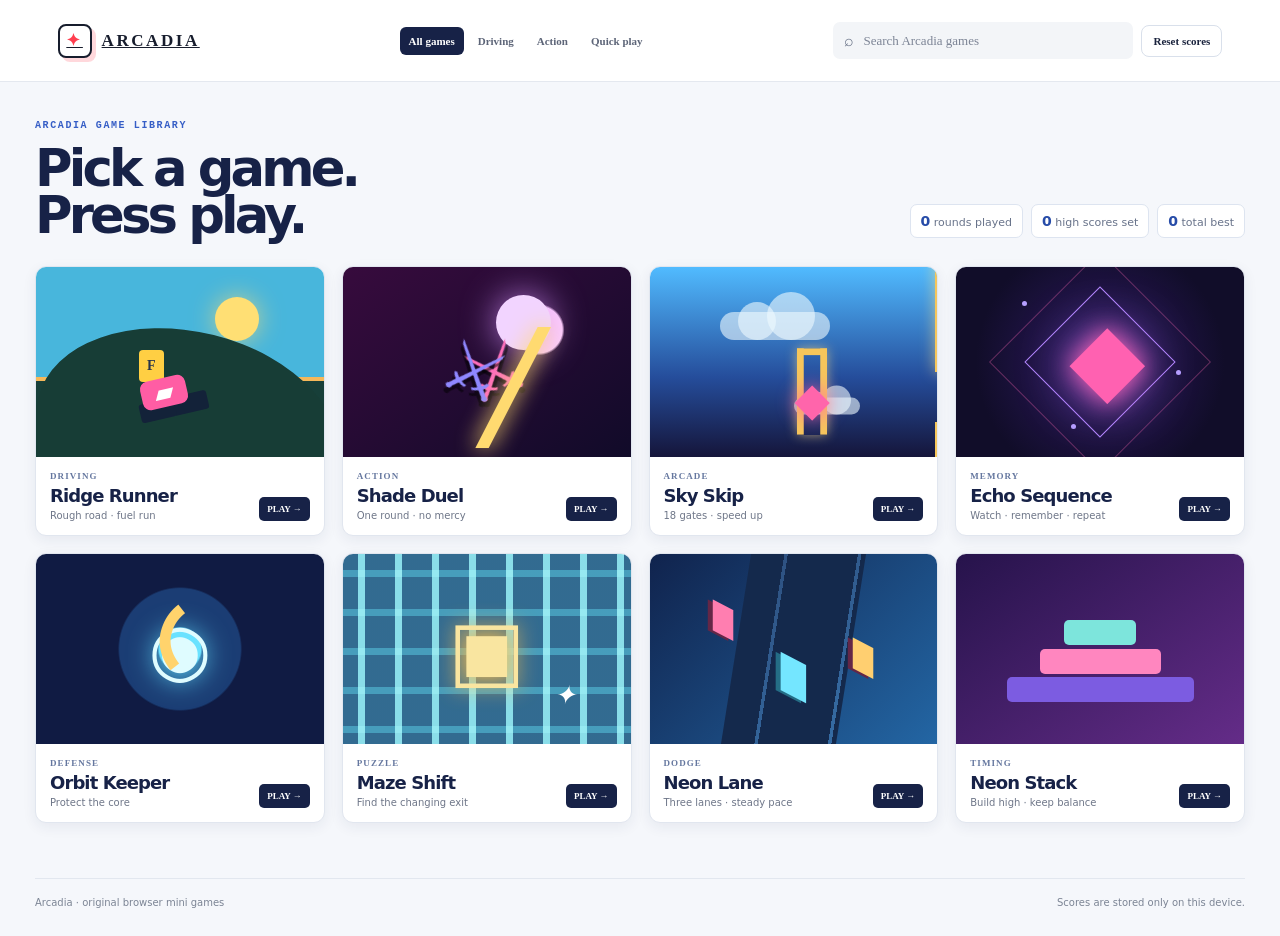
==== arcadia/index.html @ 8a6ec480 "Publish Arcadia game hub" ====
<!doctype html>
<html lang="en">
<head>
  <meta charset="UTF-8" />
  <meta name="viewport" content="width=device-width, initial-scale=1.0" />
  <meta name="description" content="Arcadia is an original browser arcade with eight quick-play mini games." />
  <title>Arcadia — Game Library</title>
  <link rel="stylesheet" href="styles.css" />
  <link rel="stylesheet" href="preview.css" />
  <link rel="stylesheet" href="library.css" />
  <link rel="stylesheet" href="new-games.css" />
</head>
<body class="library-page">
  <header class="site-header library-header">
    <a class="brand" href="index.html" aria-label="Arcadia game library"><span>✦</span>ARCADIA</a>
    <nav class="category-nav" aria-label="Game categories">
      <button class="category-chip active" data-filter="all">All games</button>
      <button class="category-chip" data-filter="drive">Driving</button>
      <button class="category-chip" data-filter="fight">Action</button>
      <button class="category-chip" data-filter="quick">Quick play</button>
    </nav>
    <div class="header-actions"><label class="game-search"><span>⌕</span><input id="game-search" type="search" placeholder="Search Arcadia games" aria-label="Search Arcadia games" /></label><button id="reset-scores" class="text-button">Reset scores</button></div>
  </header>

  <main class="library-shell">
    <section id="lobby" class="game-library" aria-label="Arcadia game library">
      <div class="library-intro"><div><p class="eyebrow">ARCADIA GAME LIBRARY</p><h1>Pick a game.<br/>Press play.</h1></div><div class="library-stats"><span><b id="games-played">0</b> rounds played</span><span><b id="high-score-count">0</b> high scores set</span><span><b id="best-total">0</b> total best</span></div></div>
      <div id="game-results" class="tile-grid">
        <a class="game-tile ridge" data-genre="drive quick" href="game.html?game=ridge" aria-label="Play Ridge Runner"><div class="tile-art ridge-preview"><span class="preview-sun"></span><span class="preview-hill hill-one"></span><span class="preview-hill hill-two"></span><span class="preview-fuel">F</span><span class="preview-car">▰</span></div><div class="tile-caption"><div><p>DRIVING</p><h2>Ridge Runner</h2><span>Rough road · fuel run</span></div><b>PLAY →</b></div></a>
        <a class="game-tile duel" data-genre="fight quick" href="game.html?game=duel" aria-label="Play Shade Duel"><div class="tile-art duel-preview"><span class="preview-moon"></span><span class="fighter one">⚔</span><span class="fighter two">⚔</span><span class="slash">╱</span></div><div class="tile-caption"><div><p>ACTION</p><h2>Shade Duel</h2><span>One round · no mercy</span></div><b>PLAY →</b></div></a>
        <a class="game-tile sky" data-genre="quick" href="game.html?game=sky" aria-label="Play Sky Skip"><div class="tile-art sky-preview"><span class="cloud cloud-a"></span><span class="cloud cloud-b"></span><span class="gate gate-one"></span><span class="gate gate-two"></span><span class="glider">◆</span></div><div class="tile-caption"><div><p>ARCADE</p><h2>Sky Skip</h2><span>18 gates · speed up</span></div><b>PLAY →</b></div></a>
        <a class="game-tile reflex" data-genre="quick" href="game.html?game=echo" aria-label="Play Echo Sequence"><div class="tile-art reflex-preview"><span class="grid-dot d1"></span><span class="grid-dot d2"></span><span class="grid-dot d3"></span><span class="target">◆</span></div><div class="tile-caption"><div><p>MEMORY</p><h2>Echo Sequence</h2><span>Watch · remember · repeat</span></div><b>PLAY →</b></div></a>
        <a class="game-tile orbit" data-genre="quick" href="game.html?game=orbit" aria-label="Play Orbit Keeper"><div class="tile-art orbit-art"><span>◉</span><i>◜</i></div><div class="tile-caption"><div><p>DEFENSE</p><h2>Orbit Keeper</h2><span>Protect the core</span></div><b>PLAY →</b></div></a>
        <a class="game-tile maze" data-genre="quick" href="game.html?game=maze" aria-label="Play Maze Shift"><div class="tile-art maze-art"><span>▣</span><i>✦</i></div><div class="tile-caption"><div><p>PUZZLE</p><h2>Maze Shift</h2><span>Find the changing exit</span></div><b>PLAY →</b></div></a>
        <a class="game-tile dash" data-genre="quick" href="game.html?game=dash" aria-label="Play Neon Lane"><div class="tile-art dash-art"><span class="dash-road"></span><i class="dash-car dash-one">▰</i><i class="dash-car dash-two">▰</i><b class="dash-car dash-player">▰</b></div><div class="tile-caption"><div><p>DODGE</p><h2>Neon Lane</h2><span>Three lanes · steady pace</span></div><b>PLAY →</b></div></a>
        <a class="game-tile stack" data-genre="quick" href="game.html?game=stack" aria-label="Play Neon Stack"><div class="tile-art stack-art"><span></span><i></i><b></b></div><div class="tile-caption"><div><p>TIMING</p><h2>Neon Stack</h2><span>Build high · keep balance</span></div><b>PLAY →</b></div></a>
      </div>
      <p id="empty-results" class="empty-results" hidden>No Arcadia game matches that search.</p>
    </section>
  </main>

  <footer class="library-footer"><span>Arcadia · original browser mini games</span><span>Scores are stored only on this device.</span></footer>
  <div id="toast" role="status" aria-live="polite"></div>
  <script src="app.js"></script>
</body>
</html>
---- arcadia/styles.css ----
:root{--ink:#f5f7ff;--muted:#a9b5d5;--paper:#070a18;--panel:#111937;--line:#2d3d72;--cyan:#45e5ff;--pink:#ff4fa3;--yellow:#ffce51;--shadow:#01030dbb}*{box-sizing:border-box}html{scroll-behavior:smooth}body{min-width:320px;margin:0;overflow-x:hidden;color:var(--ink);font-family:Inter,ui-sans-serif,system-ui,-apple-system,"Segoe UI",sans-serif;background:radial-gradient(circle at 6% 8%,#143d73 0,transparent 28%),radial-gradient(circle at 93% 18%,#47205d 0,transparent 27%),linear-gradient(135deg,#070a18 25%,#0b1030 25% 50%,#070a18 50% 75%,#0b1030 75%);background-size:auto,auto,44px 44px}.wrap{width:min(1160px,calc(100% - 40px));margin:auto}.ambient{position:fixed;z-index:-1;width:480px;height:480px;border-radius:50%;filter:blur(110px);opacity:.18;pointer-events:none}.ambient.one{left:-210px;bottom:-130px;background:var(--cyan)}.ambient.two{right:-210px;top:100px;background:var(--pink)}.site-header{display:flex;align-items:center;justify-content:space-between;height:82px;border-bottom:1px solid #ffffff18}.brand{display:flex;align-items:center;gap:10px;border:0;background:transparent;color:var(--ink);font:900 17px/1 Inter;letter-spacing:.15em;cursor:pointer}.brand span{display:grid;place-items:center;width:34px;height:34px;border:2px solid var(--cyan);border-radius:8px;background:#0e1d45;color:var(--cyan);box-shadow:4px 4px 0 #ff4fa344}.header-actions{display:flex;gap:8px;align-items:center}.icon-button,.text-button,.back-button{border:1px solid var(--line);background:#0c1330;color:var(--ink);cursor:pointer;transition:transform .18s,border-color .18s,background .18s}.icon-button:hover,.text-button:hover,.back-button:hover{transform:translateY(-2px);border-color:var(--cyan)}.icon-button{display:grid;place-items:center;width:36px;height:36px;border-radius:8px;font-size:16px}.text-button{padding:9px 11px;border-radius:8px;color:var(--muted);font:800 11px Inter}.lobby{display:grid;grid-template-columns:1.4fr .75fr;gap:28px;padding:75px 0 58px}.hero-copy{padding:13px 0}.eyebrow{margin:0 0 14px;color:var(--cyan);font:900 10px ui-monospace,SFMono-Regular,Menlo,monospace;letter-spacing:.16em}.hero-copy h1{max-width:700px;margin:0;font-size:clamp(49px,7vw,86px);line-height:.88;letter-spacing:-.08em;text-shadow:5px 5px 0 #ff4fa32e}.hero-copy h1 em{color:var(--pink);font-style:normal}.hero-copy>p:not(.eyebrow){max-width:570px;margin:25px 0;color:var(--muted);font-size:16px;line-height:1.7}.hero-stats{display:flex;gap:10px;flex-wrap:wrap}.hero-stats span{padding:9px 12px;border:1px solid var(--line);border-radius:7px;background:#0b1230;color:var(--muted);font:800 11px Inter}.hero-stats b{margin-right:5px;color:var(--yellow);font-size:14px}.daily-card{align-self:center;padding:27px;border:1px solid #4360ad;border-radius:12px;background:linear-gradient(145deg,#142354,#0d1330);box-shadow:8px 8px 0 #03051b88}.pulse{display:flex;align-items:center;gap:10px;margin:7px 0 13px;font-size:17px}.pulse i{width:10px;height:10px;border-radius:50%;background:var(--pink);box-shadow:0 0 0 6px #ff4fa32b}.daily-card>p:not(.eyebrow){color:var(--muted);font-size:13px;line-height:1.65}.streak{display:flex;align-items:end;justify-content:space-between;margin-top:30px;padding-top:16px;border-top:1px solid #ffffff16}.streak span{color:#a5b4dc;font:900 9px ui-monospace;letter-spacing:.1em}.streak b{color:var(--yellow);font-size:28px}.game-grid{grid-column:1/-1;display:grid;grid-template-columns:repeat(2,minmax(0,1fr));gap:18px}.game-card{display:flex;min-height:260px;flex-direction:column;padding:22px;border:1px solid #3a4f90;border-radius:14px;background:linear-gradient(145deg,#162454,#0c1330);box-shadow:7px 7px 0 #0204138f;transition:transform .2s,border-color .2s,box-shadow .2s}.game-card:hover{transform:translate(-3px,-4px);border-color:var(--cyan);box-shadow:11px 11px 0 #0204138f}.game-card.ridge{background:linear-gradient(145deg,#17394e,#0d1630)}.game-card.duel{background:linear-gradient(145deg,#4d1744,#17102f)}.game-card.sky{background:linear-gradient(145deg,#173d72,#101632)}.game-card.reflex{background:linear-gradient(145deg,#352462,#15102b)}.card-icon{display:grid;place-items:center;width:45px;height:45px;border:1px solid #ffffff34;border-radius:8px;background:#ffffff14;color:var(--cyan);font-size:22px}.game-card p{margin:20px 0 8px;color:#9bdcff;font:900 9px ui-monospace;letter-spacing:.12em}.game-card h2{margin:0;font-size:27px;letter-spacing:-.06em}.game-card>span{max-width:390px;margin-top:10px;color:#d2daf2;font-size:13px;line-height:1.55}.game-card>div:last-child{display:flex;align-items:center;justify-content:space-between;gap:9px;margin-top:auto;padding-top:18px}.game-card b{color:#b6c4e6;font-size:10px}.game-card button,.primary-button{border:1px solid #ff7bc0;border-radius:7px;background:var(--pink);color:#240519;font:900 11px Inter;cursor:pointer;box-shadow:3px 3px 0 #390a32}.game-card button{padding:10px 11px}.game-card button:hover,.primary-button:hover{filter:brightness(1.1);transform:translate(-1px,-1px)}.game-card button i{font-style:normal;font-size:14px}.game-screen{padding:36px 0 58px}.game-topbar{display:grid;grid-template-columns:auto 1fr auto;align-items:center;gap:17px;margin-bottom:21px}.back-button{padding:10px 12px;border-radius:8px;font:800 11px Inter}.game-topbar h2{margin:0;font-size:28px;letter-spacing:-.055em}.game-topbar .eyebrow{margin-bottom:5px}.score-panel{display:flex;gap:8px}.score-panel span{display:grid;gap:3px;min-width:75px;padding:9px 11px;border:1px solid var(--line);border-radius:8px;background:#0b1330;color:#b7c6eb;font:900 9px ui-monospace;letter-spacing:.08em}.score-panel b{color:var(--yellow);font:900 18px Inter;letter-spacing:-.04em}.game-shell{position:relative;overflow:hidden;border:2px solid #415da8;border-radius:13px;background:#0a0d1b;box-shadow:10px 10px 0 #02041396}.game-shell canvas{display:block;width:100%;height:auto;max-height:calc(100vh - 235px);touch-action:none}.game-overlay{position:absolute;inset:0;display:grid;place-content:center;justify-items:center;padding:26px;text-align:center;background:linear-gradient(#0b1230ad,#060812e8);backdrop-filter:blur(3px)}.game-overlay[hidden]{display:none}.game-overlay h3{margin:0;font-size:clamp(34px,5vw,55px);letter-spacing:-.07em}.game-overlay p:not(.eyebrow){max-width:430px;margin:13px auto 21px;color:#d8e0fa;font-size:14px;line-height:1.6}.primary-button{padding:13px 17px;font-size:13px}.primary-button span{font-size:16px}.game-overlay small{margin-top:15px;color:#bdc8e8;font-size:11px}.controls{display:flex;justify-content:center;gap:10px;margin:17px 0;min-height:42px}.control-button{min-width:124px;padding:12px;border:1px solid #4564b0;border-radius:8px;background:#101b41;color:#fff;font:900 12px Inter;cursor:pointer}.control-button:hover,.control-button:focus-visible{border-color:var(--cyan);color:var(--cyan);outline:none}.control-button:active{transform:translateY(2px);background:#1c2b5d}.control-button b{color:var(--yellow)}.control-note{display:inline-flex;align-items:center;color:var(--muted);font-size:12px;font-weight:800}.game-tip{display:flex;gap:11px;align-items:center;justify-content:center;color:#b7c2dd;font-size:11px}.game-tip span{color:var(--pink);font:900 9px ui-monospace;letter-spacing:.12em}.game-tip p{margin:0}.toast{position:fixed;right:22px;bottom:22px;z-index:4;padding:12px 14px;border:1px solid #6b86d0;border-radius:8px;background:#eaf4ff;color:#17234a;font:900 12px Inter;box-shadow:5px 5px 0 #11193644;transform:translateY(90px);opacity:0;transition:.25s}.toast.show{transform:translateY(0);opacity:1}footer{display:flex;justify-content:space-between;gap:12px;padding:20px 0 28px;border-top:1px solid #ffffff16;color:#8f9dc0;font-size:10px}body.light{--ink:#121b3d;--muted:#475a87;--paper:#edf3ff;--panel:#fff;--line:#c1d1f4;background:radial-gradient(circle at 8% 8%,#bcefff 0,transparent 28%),radial-gradient(circle at 93% 18%,#ffd0e9 0,transparent 27%),linear-gradient(135deg,#edf3ff 25%,#e4ecfb 25% 50%,#edf3ff 50% 75%,#e4ecfb 75%);background-size:auto,auto,44px 44px}body.light .site-header{border-color:#cbd7ee}body.light .icon-button,body.light .text-button,body.light .back-button{background:#fff;color:#182347;border-color:#bfd0f2}body.light .daily-card{background:linear-gradient(145deg,#fff,#eaf2ff);border-color:#afc6ef;box-shadow:7px 7px 0 #7890bd29}body.light .game-card{box-shadow:7px 7px 0 #7890bd24;border-color:#b7c9ed}body.light .game-card>span,body.light .game-card b{color:#41537d}body.light .hero-stats span{background:#fff;border-color:#c6d4ef}body.light .game-shell{box-shadow:10px 10px 0 #7890bd33}body.light footer{border-color:#cad8ef}@media(max-width:820px){.lobby{grid-template-columns:1fr;padding-top:53px}.daily-card{max-width:530px}.game-topbar{grid-template-columns:auto 1fr}.score-panel{grid-column:1/-1}.game-shell canvas{max-height:none}}@media(max-width:600px){.wrap{width:min(100% - 28px,1160px)}.site-header{height:68px}.text-button{display:none}.lobby{padding:42px 0}.hero-copy h1{font-size:51px}.hero-copy>p:not(.eyebrow){font-size:14px}.game-grid{grid-template-columns:1fr}.game-card{min-height:220px}.game-topbar{gap:11px}.game-topbar h2{font-size:23px}.score-panel span{min-width:0;flex:1}.game-shell{border-radius:11px}.game-overlay h3{font-size:35px}.controls{display:grid;grid-template-columns:1fr 1fr}.control-button{min-width:0}.game-tip{text-align:center;align-items:flex-start}.game-tip p{line-height:1.5}footer{flex-direction:column}}
---- arcadia/preview.css ----
/* Arcade cabinet previews on the game-selection page. */
.game-card{min-height:0;padding:0;overflow:hidden}.game-card:hover{transform:translate(-3px,-4px)}.game-preview{position:relative;isolation:isolate;height:210px;overflow:hidden;border-bottom:1px solid #ffffff22;background:#0c1433}.game-preview>b{position:absolute;z-index:5;left:15px;bottom:13px;color:#fff;font:900 9px ui-monospace,SFMono-Regular,Menlo,monospace;letter-spacing:.12em;text-shadow:0 2px 5px #000}.game-card-copy{display:flex;min-height:190px;flex-direction:column;padding:19px 21px 20px}.game-card .game-card-copy p{margin:0 0 7px}.game-card .game-card-copy h2{margin:0}.game-card .game-card-copy>span{margin-top:9px;color:#d2daf2;font-size:13px;line-height:1.55}.play-link{display:inline-flex;align-items:center;justify-content:space-between;gap:15px;align-self:flex-start;margin-top:auto;padding:10px 12px;border:1px solid #ff7bc0;border-radius:7px;background:#ff4fa3;color:#240519;font:900 11px Inter;text-decoration:none;box-shadow:3px 3px 0 #390a32;transition:transform .18s,filter .18s}.play-link:hover,.play-link:focus-visible{filter:brightness(1.1);outline:none;transform:translate(-1px,-1px)}.play-link i{font-size:15px;font-style:normal}.ridge-preview{background:linear-gradient(#48b6dc 0 58%,#f5b85a 58% 60%,#173f39 60%)}.preview-sun{position:absolute;top:30px;right:65px;width:44px;height:44px;border-radius:50%;background:#ffdf74;box-shadow:0 0 24px #ffdf74aa}.preview-hill{position:absolute;z-index:2;bottom:-80px;width:310px;height:170px;border-radius:50% 50% 0 0;background:#245a47}.hill-one{left:-35px;transform:rotate(-11deg)}.hill-two{right:-20px;height:205px;background:#173d36;transform:rotate(14deg)}.preview-fuel{position:absolute;z-index:4;right:160px;bottom:75px;display:grid;place-items:center;width:25px;height:32px;border-radius:4px;background:#ffcf43;color:#27344b;font:900 14px Inter}.preview-car{position:absolute;z-index:4;left:105px;bottom:50px;transform:rotate(-13deg);padding:8px 13px;border-radius:8px;background:#ff5da4;color:#fff;font-size:26px;line-height:.5;box-shadow:-10px 16px 0 -5px #132239,23px 16px 0 -5px #132239}.duel-preview{background:radial-gradient(circle at 68% 33%,#ffd1ff 0 10%,transparent 11%),linear-gradient(145deg,#370b3d,#110b29)}.preview-moon{position:absolute;top:28px;right:80px;width:55px;height:55px;border-radius:50%;background:#f2d4ff;box-shadow:0 0 35px #d992ffcc}.fighter{position:absolute;z-index:2;bottom:44px;font-size:70px;filter:drop-shadow(0 6px 0 #0008)}.fighter.one{left:120px;color:#ff6ebc;transform:rotate(-22deg)}.fighter.two{right:125px;color:#8f88ff;transform:scaleX(-1) rotate(-22deg)}.slash{position:absolute;z-index:3;left:48%;top:38%;color:#ffda70;font:900 100px/1 Arial;text-shadow:0 0 22px #ffda70}.sky-preview{background:linear-gradient(#51bbff,#254d9b 58%,#15153a)}.cloud{position:absolute;width:110px;height:28px;border-radius:30px;background:#effbff99}.cloud:before,.cloud:after{position:absolute;bottom:0;border-radius:50%;background:inherit;content:""}.cloud:before{left:18px;width:38px;height:38px}.cloud:after{right:15px;width:48px;height:48px}.cloud-a{top:45px;left:70px}.cloud-b{top:125px;right:55px;transform:scale(.6)}.gate{position:absolute;top:-10px;width:40px;height:115px;border:9px solid #f6c65b;border-bottom:0;box-shadow:0 0 15px #ffe18699}.gate:after{position:absolute;bottom:-174px;left:-9px;width:40px;height:115px;border:9px solid #f6c65b;border-top:0;content:""}.gate-one{left:285px}.gate-two{right:105px;top:67px;transform:scale(.75)}.glider{position:absolute;z-index:3;left:145px;top:105px;color:#ff65ab;font-size:46px;text-shadow:0 0 20px #ff65ab}.reflex-preview{background:radial-gradient(circle at 50% 50%,#2e1a63,#110d29 72%)}.grid-dot{position:absolute;width:5px;height:5px;border-radius:50%;background:#b69fff}.d1{top:34px;left:23%}.d2{top:54%;right:22%}.d3{bottom:28px;left:40%}.target{position:absolute;top:49%;left:52%;z-index:2;transform:translate(-50%,-50%);color:#ff61b1;font:900 92px/1 Arial;text-shadow:0 0 24px #ff61b1,0 0 55px #b37aff}.reflex-preview:before,.reflex-preview:after{position:absolute;z-index:1;top:50%;left:50%;width:105px;height:105px;border:1px solid #b487ff;content:"";transform:translate(-50%,-50%) rotate(45deg)}.reflex-preview:after{width:155px;height:155px;border-color:#ff68b355}@media(max-width:600px){.game-preview{height:185px}.game-card-copy{min-height:174px}.fighter.one{left:75px}.fighter.two{right:75px}.gate-one{left:225px}.preview-fuel{right:110px}}
---- arcadia/library.css ----
.library-page{background:#f5f7fb;color:#171d2d}.library-header{width:100%;padding:0 4.5vw;background:#fff;border-bottom:1px solid #e4e8ef}.library-header .brand{color:#171d2d}.library-header .brand span{border-color:#171d2d;background:#fff;color:#ff3e4f;box-shadow:4px 4px 0 #ff3e4f33}.category-nav{display:flex;gap:5px;margin-left:18px}.category-chip{border:0;border-radius:6px;background:transparent;color:#5d6578;padding:8px 9px;font:800 11px Inter;cursor:pointer}.category-chip:hover,.category-chip.active{background:#172247;color:#fff}.game-search{display:flex;align-items:center;gap:7px;width:min(300px,26vw);padding:9px 11px;border-radius:7px;background:#f3f5f8;color:#667085}.game-search input{width:100%;border:0;outline:0;background:transparent;color:#202638;font:13px Inter}.game-search input::placeholder{color:#7c8495}.library-header .icon-button,.library-header .text-button{background:#fff;color:#1a233d;border-color:#d9e0eb}.library-shell{width:min(1340px,calc(100% - 70px));margin:0 auto}.game-library{padding:38px 0 55px}.library-intro{display:flex;align-items:end;justify-content:space-between;gap:20px;margin:0 0 28px}.library-intro .eyebrow{color:#365ec6}.library-intro h1{margin:0;color:#172247;font-size:clamp(34px,4vw,54px);line-height:.91;letter-spacing:-.075em}.library-stats{display:flex;gap:8px;flex-wrap:wrap;justify-content:flex-end}.library-stats span{padding:8px 10px;border:1px solid #dde4f0;border-radius:7px;background:#fff;color:#68738a;font-size:11px}.library-stats b{color:#274ca8;font-size:14px}.tile-grid{display:grid;grid-template-columns:repeat(4,minmax(0,1fr));gap:17px}.game-tile{overflow:hidden;border:1px solid #e1e6ef;border-radius:11px;background:#fff;color:#172247;text-decoration:none;box-shadow:0 4px 14px #1c2d5312;transition:transform .18s,box-shadow .18s}.game-tile:hover,.game-tile:focus-visible{outline:0;transform:translateY(-5px);box-shadow:0 14px 26px #1c2d5329}.tile-art{position:relative;height:190px;overflow:hidden}.tile-caption{display:flex;align-items:end;justify-content:space-between;gap:8px;padding:14px}.tile-caption p{margin:0 0 4px;color:#65779f;font:900 9px ui-monospace;letter-spacing:.12em}.tile-caption h2{margin:0;font-size:18px;letter-spacing:-.05em}.tile-caption span{display:block;margin-top:4px;color:#6e7688;font-size:10px}.tile-caption>b{padding:7px 8px;border-radius:5px;background:#172247;color:#fff;font:900 9px Inter;white-space:nowrap}.empty-results{padding:45px;text-align:center;color:#68738a}.library-footer{display:flex;justify-content:space-between;gap:12px;width:min(1340px,calc(100% - 70px));margin:auto;padding:18px 0 28px;border-top:1px solid #e2e7ef;color:#7b8494;font-size:10px}body.light.library-page{background:#f5f7fb;color:#171d2d}.library-page .ambient{display:none}@media(max-width:1080px){.tile-grid{grid-template-columns:repeat(3,1fr)}.category-nav{display:none}.game-search{width:220px}}@media(max-width:780px){.library-header{height:auto;min-height:67px;padding:11px 20px;gap:11px;flex-wrap:wrap}.library-header .brand{margin-right:auto}.library-header .header-actions{width:100%;justify-content:space-between}.game-search{width:calc(100% - 100px);max-width:none}.library-shell,.library-footer{width:min(100% - 32px,1340px)}.library-intro{align-items:flex-start;flex-direction:column}.library-stats{justify-content:flex-start}.tile-grid{grid-template-columns:repeat(2,minmax(0,1fr));gap:12px}.tile-art{height:165px}}@media(max-width:460px){.tile-grid{grid-template-columns:1fr}.tile-art{height:190px}.library-footer{flex-direction:column}.library-header .text-button{display:none}}
---- arcadia/new-games.css ----
.orbit-art{display:grid;place-items:center;background:radial-gradient(circle,#70e4ff 0 12%,#1b3d74 13% 35%,#101b43 36%)}.orbit-art span{color:#dffcff;font-size:72px;text-shadow:0 0 24px #64dfff}.orbit-art i{position:absolute;color:#ffd36c;font:900 110px/1 Arial;transform:rotate(-38deg)}.maze-art{display:grid;place-items:center;background:repeating-linear-gradient(90deg,#1d4660 0 15px,#7ed5df 15px 22px,#1d4660 22px 37px),repeating-linear-gradient(#18334e 0 16px,#2f7893 16px 23px,#18334e 23px 39px);background-blend-mode:screen}.maze-art span{color:#f9e5a0;font-size:82px;text-shadow:0 0 20px #f4ba4d}.maze-art i{position:absolute;right:19%;bottom:18%;color:#fff;font-size:26px}
.dash-art{background:linear-gradient(135deg,#10234d,#2366a4)}.dash-road{position:absolute;inset:-20px 30% -20px;background:repeating-linear-gradient(90deg,#14294c 0 29%,#8fbef033 29% 32%,#14294c 32% 64%);transform:skewX(-9deg)}.dash-car{position:absolute;z-index:1;font:900 50px/1 Arial;font-style:normal;color:#ff7eb0;text-shadow:0 5px #642747}.dash-one{left:20%;top:22%;transform:rotate(90deg)}.dash-two{right:18%;top:42%;color:#ffcf70;transform:rotate(90deg)}.dash-player{left:43%;bottom:18%;font:900 62px/1 Arial;color:#74e6ff;transform:rotate(90deg);text-shadow:0 5px #246d86}.stack-art{display:grid;place-items:center;background:linear-gradient(145deg,#26134b,#642c88)}.stack-art span,.stack-art i,.stack-art b{position:absolute;height:25px;border-radius:5px}.stack-art span{width:65%;bottom:22%;background:#7c5ce1}.stack-art i{width:42%;bottom:37%;background:#ff86bf}.stack-art b{width:25%;bottom:52%;background:#7de5dc;animation:stackFloat 1.8s ease-in-out infinite}@keyframes stackFloat{50%{transform:translateY(14px)}}
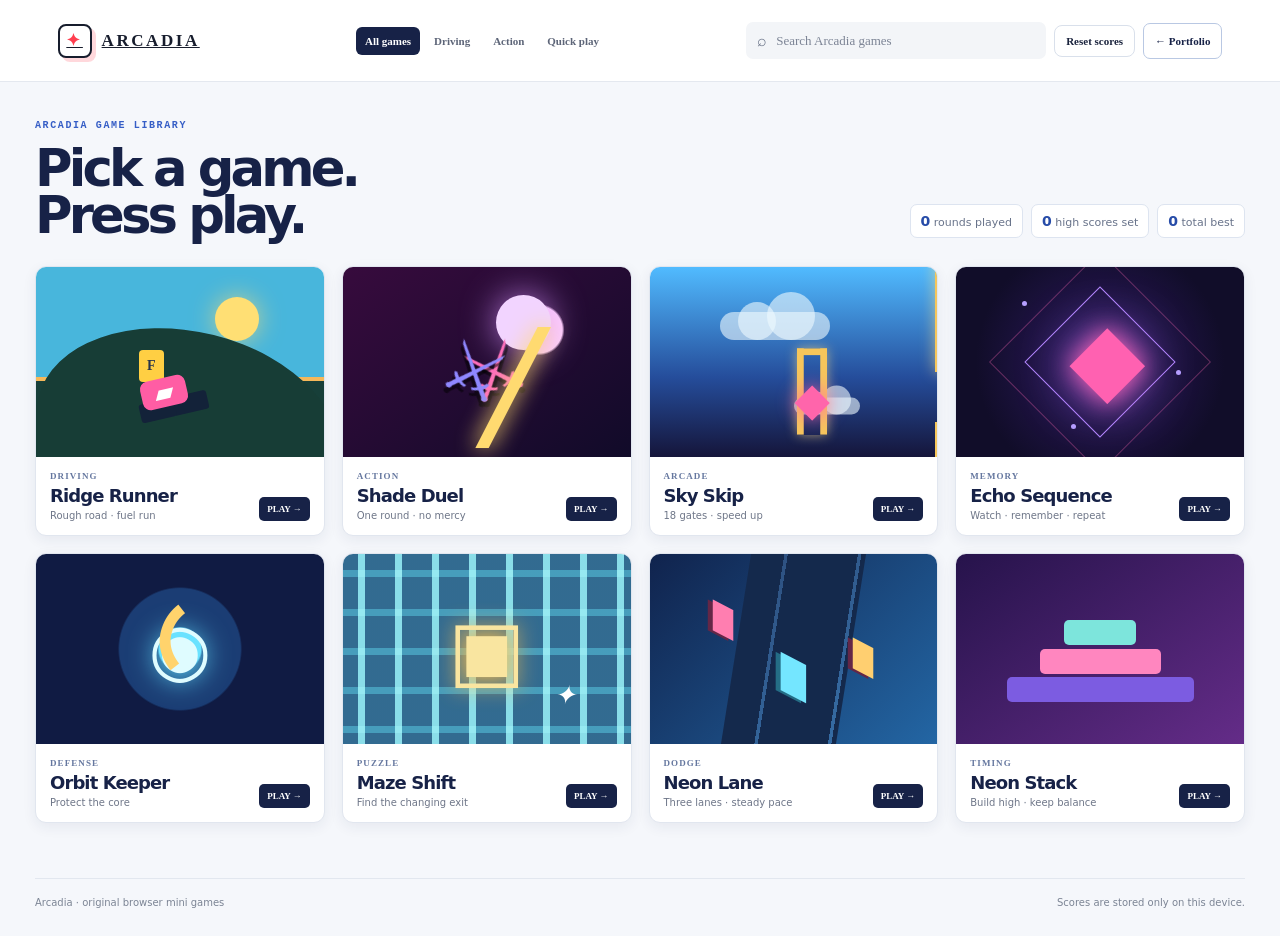
==== commit fe072f9c: "Improve Arcadia mobile navigation" ====
--- a/arcadia/index.html
+++ b/arcadia/index.html
@@ -19,7 +19,7 @@
       <button class="category-chip" data-filter="fight">Action</button>
       <button class="category-chip" data-filter="quick">Quick play</button>
     </nav>
-    <div class="header-actions"><label class="game-search"><span>⌕</span><input id="game-search" type="search" placeholder="Search Arcadia games" aria-label="Search Arcadia games" /></label><button id="reset-scores" class="text-button">Reset scores</button></div>
+    <div class="header-actions"><label class="game-search"><span>⌕</span><input id="game-search" type="search" placeholder="Search Arcadia games" aria-label="Search Arcadia games" /></label><button id="reset-scores" class="text-button">Reset scores</button><a class="portfolio-link" href="../index.html#work">← Portfolio</a></div>
   </header>
 
   <main class="library-shell">
--- a/arcadia/library.css
+++ b/arcadia/library.css
@@ -1 +1,3 @@
-.library-page{background:#f5f7fb;color:#171d2d}.library-header{width:100%;padding:0 4.5vw;background:#fff;border-bottom:1px solid #e4e8ef}.library-header .brand{color:#171d2d}.library-header .brand span{border-color:#171d2d;background:#fff;color:#ff3e4f;box-shadow:4px 4px 0 #ff3e4f33}.category-nav{display:flex;gap:5px;margin-left:18px}.category-chip{border:0;border-radius:6px;background:transparent;color:#5d6578;padding:8px 9px;font:800 11px Inter;cursor:pointer}.category-chip:hover,.category-chip.active{background:#172247;color:#fff}.game-search{display:flex;align-items:center;gap:7px;width:min(300px,26vw);padding:9px 11px;border-radius:7px;background:#f3f5f8;color:#667085}.game-search input{width:100%;border:0;outline:0;background:transparent;color:#202638;font:13px Inter}.game-search input::placeholder{color:#7c8495}.library-header .icon-button,.library-header .text-button{background:#fff;color:#1a233d;border-color:#d9e0eb}.library-shell{width:min(1340px,calc(100% - 70px));margin:0 auto}.game-library{padding:38px 0 55px}.library-intro{display:flex;align-items:end;justify-content:space-between;gap:20px;margin:0 0 28px}.library-intro .eyebrow{color:#365ec6}.library-intro h1{margin:0;color:#172247;font-size:clamp(34px,4vw,54px);line-height:.91;letter-spacing:-.075em}.library-stats{display:flex;gap:8px;flex-wrap:wrap;justify-content:flex-end}.library-stats span{padding:8px 10px;border:1px solid #dde4f0;border-radius:7px;background:#fff;color:#68738a;font-size:11px}.library-stats b{color:#274ca8;font-size:14px}.tile-grid{display:grid;grid-template-columns:repeat(4,minmax(0,1fr));gap:17px}.game-tile{overflow:hidden;border:1px solid #e1e6ef;border-radius:11px;background:#fff;color:#172247;text-decoration:none;box-shadow:0 4px 14px #1c2d5312;transition:transform .18s,box-shadow .18s}.game-tile:hover,.game-tile:focus-visible{outline:0;transform:translateY(-5px);box-shadow:0 14px 26px #1c2d5329}.tile-art{position:relative;height:190px;overflow:hidden}.tile-caption{display:flex;align-items:end;justify-content:space-between;gap:8px;padding:14px}.tile-caption p{margin:0 0 4px;color:#65779f;font:900 9px ui-monospace;letter-spacing:.12em}.tile-caption h2{margin:0;font-size:18px;letter-spacing:-.05em}.tile-caption span{display:block;margin-top:4px;color:#6e7688;font-size:10px}.tile-caption>b{padding:7px 8px;border-radius:5px;background:#172247;color:#fff;font:900 9px Inter;white-space:nowrap}.empty-results{padding:45px;text-align:center;color:#68738a}.library-footer{display:flex;justify-content:space-between;gap:12px;width:min(1340px,calc(100% - 70px));margin:auto;padding:18px 0 28px;border-top:1px solid #e2e7ef;color:#7b8494;font-size:10px}body.light.library-page{background:#f5f7fb;color:#171d2d}.library-page .ambient{display:none}@media(max-width:1080px){.tile-grid{grid-template-columns:repeat(3,1fr)}.category-nav{display:none}.game-search{width:220px}}@media(max-width:780px){.library-header{height:auto;min-height:67px;padding:11px 20px;gap:11px;flex-wrap:wrap}.library-header .brand{margin-right:auto}.library-header .header-actions{width:100%;justify-content:space-between}.game-search{width:calc(100% - 100px);max-width:none}.library-shell,.library-footer{width:min(100% - 32px,1340px)}.library-intro{align-items:flex-start;flex-direction:column}.library-stats{justify-content:flex-start}.tile-grid{grid-template-columns:repeat(2,minmax(0,1fr));gap:12px}.tile-art{height:165px}}@media(max-width:460px){.tile-grid{grid-template-columns:1fr}.tile-art{height:190px}.library-footer{flex-direction:column}.library-header .text-button{display:none}}
+.library-page{background:#f5f7fb;color:#171d2d}.library-header{width:100%;padding:0 4.5vw;background:#fff;border-bottom:1px solid #e4e8ef}.library-header .brand{color:#171d2d}.library-header .brand span{border-color:#171d2d;background:#fff;color:#ff3e4f;box-shadow:4px 4px 0 #ff3e4f33}.category-nav{display:flex;gap:5px;margin-left:18px}.category-chip{border:0;border-radius:6px;background:transparent;color:#5d6578;padding:8px 9px;font:800 11px Inter;cursor:pointer}.category-chip:hover,.category-chip.active{background:#172247;color:#fff}.game-search{display:flex;align-items:center;gap:7px;width:min(300px,26vw);padding:9px 11px;border-radius:7px;background:#f3f5f8;color:#667085}.game-search input{width:100%;border:0;outline:0;background:transparent;color:#202638;font:13px Inter}.game-search input::placeholder{color:#7c8495}.library-header .icon-button,.library-header .text-button{background:#fff;color:#1a233d;border-color:#d9e0eb}.portfolio-link{display:inline-flex;align-items:center;min-height:36px;padding:0 11px;border:1px solid #b9c8e3;border-radius:7px;background:#fff;color:#172247;font:800 11px Inter;text-decoration:none;white-space:nowrap;transition:.18s}.portfolio-link:hover,.portfolio-link:focus-visible{border-color:#274ca8;background:#edf3ff;color:#274ca8;outline:none}.library-shell{width:min(1340px,calc(100% - 70px));margin:0 auto}.game-library{padding:38px 0 55px}.library-intro{display:flex;align-items:end;justify-content:space-between;gap:20px;margin:0 0 28px}.library-intro .eyebrow{color:#365ec6}.library-intro h1{margin:0;color:#172247;font-size:clamp(34px,4vw,54px);line-height:.91;letter-spacing:-.075em}.library-stats{display:flex;gap:8px;flex-wrap:wrap;justify-content:flex-end}.library-stats span{padding:8px 10px;border:1px solid #dde4f0;border-radius:7px;background:#fff;color:#68738a;font-size:11px}.library-stats b{color:#274ca8;font-size:14px}.tile-grid{display:grid;grid-template-columns:repeat(4,minmax(0,1fr));gap:17px}.game-tile{overflow:hidden;border:1px solid #e1e6ef;border-radius:11px;background:#fff;color:#172247;text-decoration:none;box-shadow:0 4px 14px #1c2d5312;transition:transform .18s,box-shadow .18s}.game-tile:hover,.game-tile:focus-visible{outline:0;transform:translateY(-5px);box-shadow:0 14px 26px #1c2d5329}.tile-art{position:relative;height:190px;overflow:hidden}.tile-caption{display:flex;align-items:end;justify-content:space-between;gap:8px;padding:14px}.tile-caption p{margin:0 0 4px;color:#65779f;font:900 9px ui-monospace;letter-spacing:.12em}.tile-caption h2{margin:0;font-size:18px;letter-spacing:-.05em}.tile-caption span{display:block;margin-top:4px;color:#6e7688;font-size:10px}.tile-caption>b{padding:7px 8px;border-radius:5px;background:#172247;color:#fff;font:900 9px Inter;white-space:nowrap}.empty-results{padding:45px;text-align:center;color:#68738a}.library-footer{display:flex;justify-content:space-between;gap:12px;width:min(1340px,calc(100% - 70px));margin:auto;padding:18px 0 28px;border-top:1px solid #e2e7ef;color:#7b8494;font-size:10px}body.light.library-page{background:#f5f7fb;color:#171d2d}.library-page .ambient{display:none}@media(max-width:1080px){.tile-grid{grid-template-columns:repeat(3,1fr)}.category-nav{display:none}.game-search{width:220px}}@media(max-width:780px){.library-header{height:auto;min-height:67px;padding:11px 20px;gap:11px;flex-wrap:wrap}.library-header .brand{margin-right:auto}.library-header .header-actions{width:100%;justify-content:space-between}.game-search{width:calc(100% - 184px);max-width:none}.library-shell,.library-footer{width:min(100% - 32px,1340px)}.library-intro{align-items:flex-start;flex-direction:column}.library-stats{justify-content:flex-start}.tile-grid{grid-template-columns:repeat(2,minmax(0,1fr));gap:12px}.tile-art{height:165px}}@media(max-width:460px){.library-header .header-actions{gap:8px}.game-search{width:100%;order:2}.portfolio-link{margin-left:auto}.tile-grid{grid-template-columns:1fr}.tile-art{height:190px}.library-footer{flex-direction:column}.library-header .text-button{display:none}}
+/* Prevent accidental double-tap zoom and text selection on navigation controls. */
+.portfolio-link,.game-tile,.category-chip,.text-button{touch-action:manipulation;-webkit-user-select:none;user-select:none}
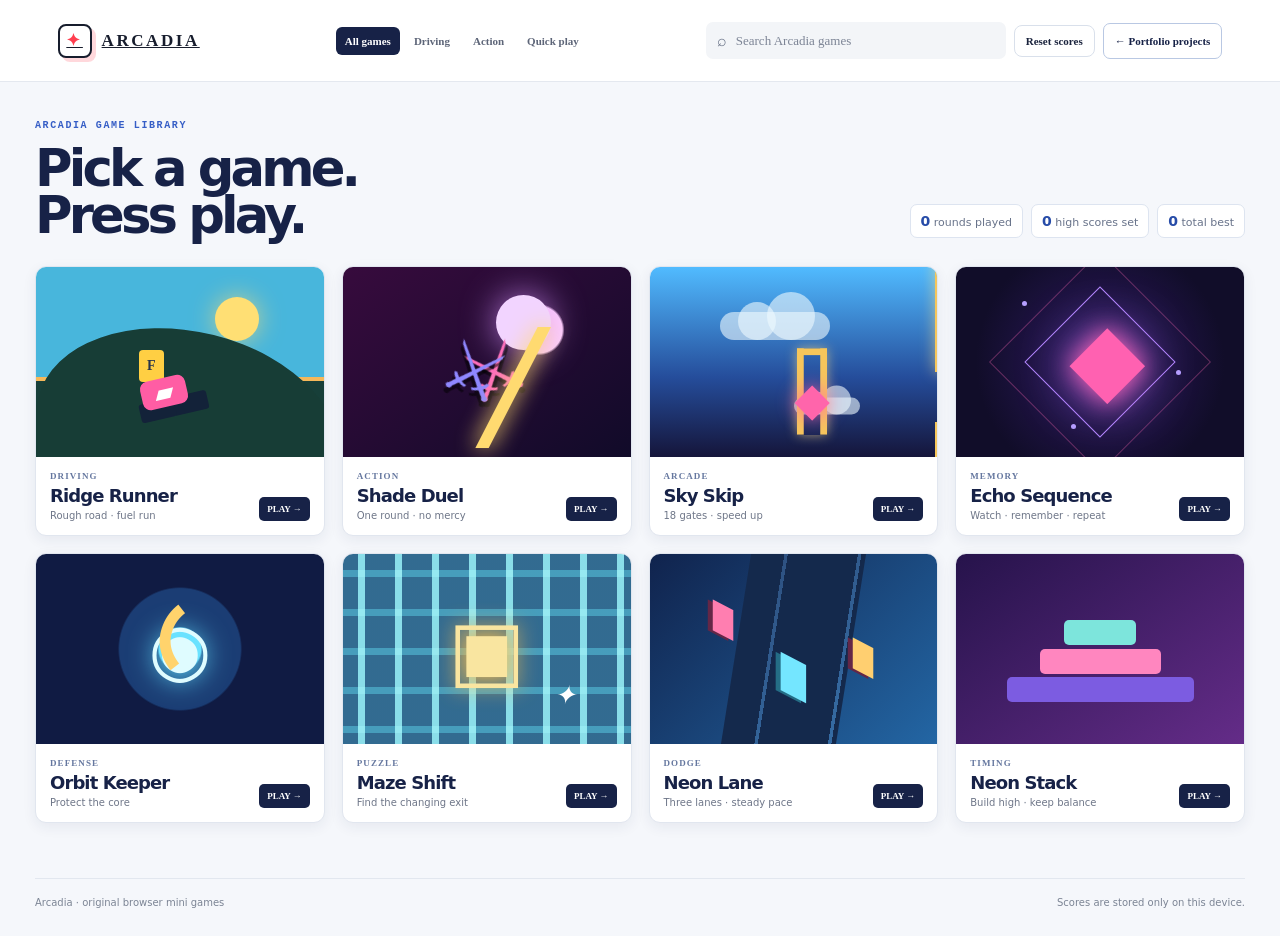
==== commit 3fcbd8a4: "Clarify Arcadia portfolio return" ====
--- a/arcadia/index.html
+++ b/arcadia/index.html
@@ -9,6 +9,7 @@
   <link rel="stylesheet" href="preview.css" />
   <link rel="stylesheet" href="library.css" />
   <link rel="stylesheet" href="new-games.css" />
+  <link rel="stylesheet" href="mobile-input.css" />
 </head>
 <body class="library-page">
   <header class="site-header library-header">
@@ -19,7 +20,7 @@
       <button class="category-chip" data-filter="fight">Action</button>
       <button class="category-chip" data-filter="quick">Quick play</button>
     </nav>
-    <div class="header-actions"><label class="game-search"><span>⌕</span><input id="game-search" type="search" placeholder="Search Arcadia games" aria-label="Search Arcadia games" /></label><button id="reset-scores" class="text-button">Reset scores</button><a class="portfolio-link" href="../index.html#work">← Portfolio</a></div>
+    <div class="header-actions"><label class="game-search"><span>⌕</span><input id="game-search" type="search" placeholder="Search Arcadia games" aria-label="Search Arcadia games" /></label><button id="reset-scores" class="text-button">Reset scores</button><a class="portfolio-link" href="../index.html#work">← Portfolio projects</a></div>
   </header>
 
   <main class="library-shell">
@@ -42,5 +43,6 @@
   <footer class="library-footer"><span>Arcadia · original browser mini games</span><span>Scores are stored only on this device.</span></footer>
   <div id="toast" role="status" aria-live="polite"></div>
   <script src="app.js"></script>
+  <script src="mobile-input.js"></script>
 </body>
 </html>
--- a/arcadia/mobile-input.css
+++ b/arcadia/mobile-input.css
@@ -0,0 +1,8 @@
+/* Interactive game controls should feel like controls on touch screens. */
+.portfolio-link,.back-button,.control-button,.primary-button,.game-tile,.category-chip,.text-button,.switcher-list a{
+  touch-action:manipulation;
+  -webkit-user-select:none;
+  user-select:none;
+  -webkit-touch-callout:none;
+  -webkit-tap-highlight-color:transparent;
+}
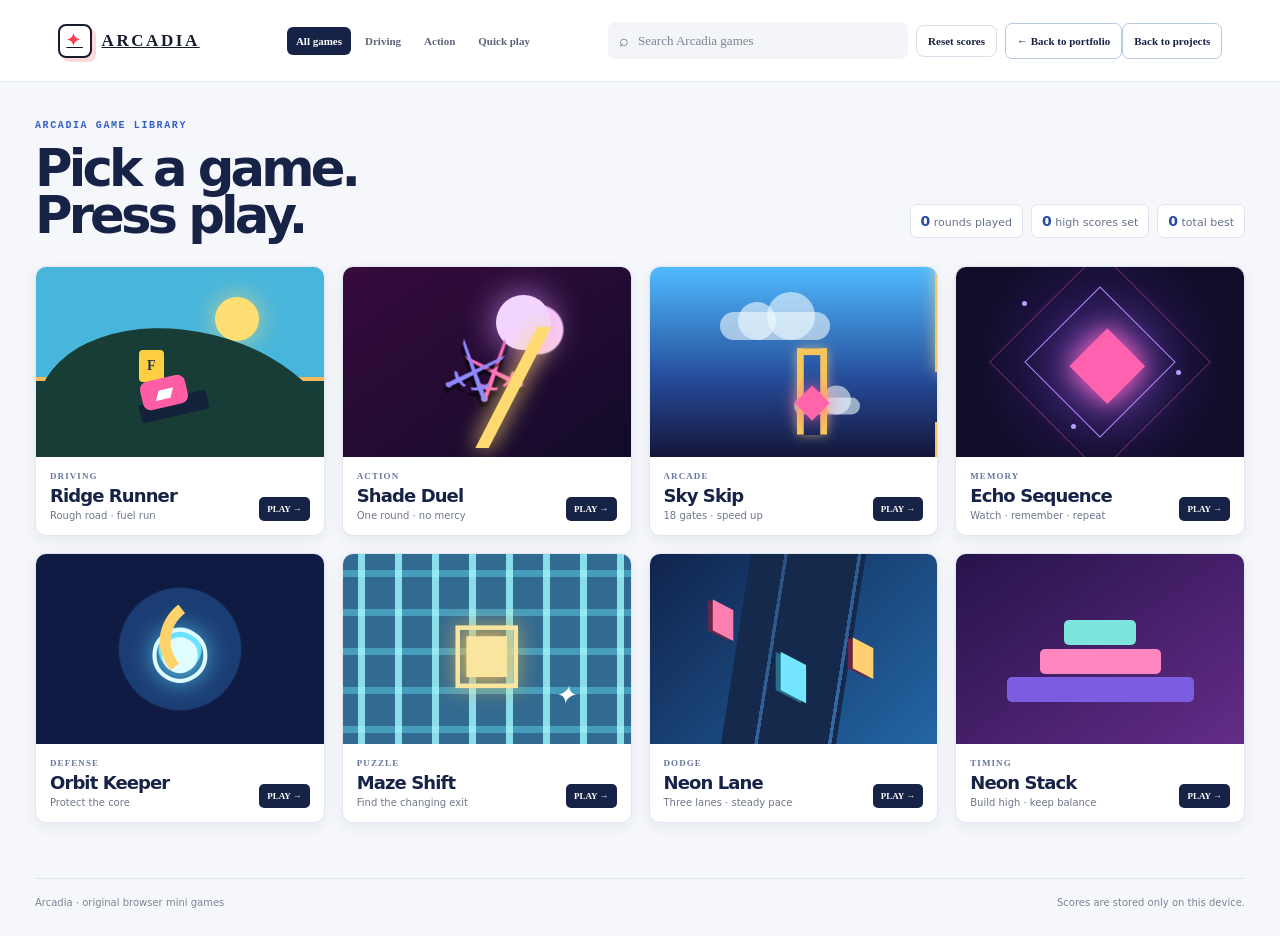
==== commit 1bdb5153: "Add Arcadia portfolio navigation choices" ====
--- a/arcadia/index.html
+++ b/arcadia/index.html
@@ -20,7 +20,7 @@
       <button class="category-chip" data-filter="fight">Action</button>
       <button class="category-chip" data-filter="quick">Quick play</button>
     </nav>
-    <div class="header-actions"><label class="game-search"><span>⌕</span><input id="game-search" type="search" placeholder="Search Arcadia games" aria-label="Search Arcadia games" /></label><button id="reset-scores" class="text-button">Reset scores</button><a class="portfolio-link" href="../index.html#work">← Portfolio projects</a></div>
+    <div class="header-actions"><label class="game-search"><span>⌕</span><input id="game-search" type="search" placeholder="Search Arcadia games" aria-label="Search Arcadia games" /></label><button id="reset-scores" class="text-button">Reset scores</button><div class="portfolio-links"><a class="portfolio-link" href="../index.html">← Back to portfolio</a><a class="portfolio-link portfolio-projects" href="../index.html#work">Back to projects</a></div></div>
   </header>
 
   <main class="library-shell">
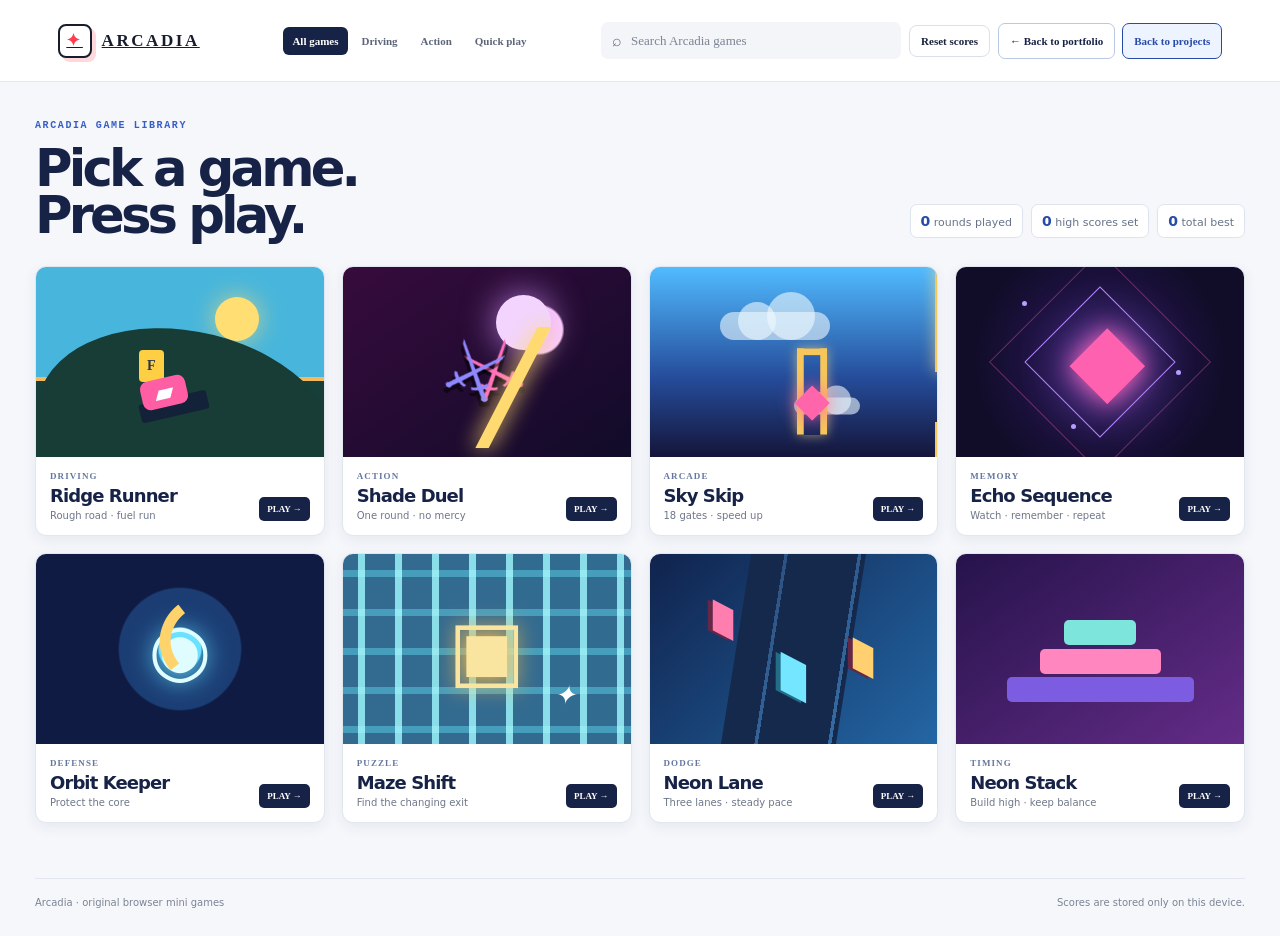
==== commit 7f3d915d: "Align Arcadia projects return" ====
--- a/arcadia/index.html
+++ b/arcadia/index.html
@@ -20,7 +20,7 @@
       <button class="category-chip" data-filter="fight">Action</button>
       <button class="category-chip" data-filter="quick">Quick play</button>
     </nav>
-    <div class="header-actions"><label class="game-search"><span>⌕</span><input id="game-search" type="search" placeholder="Search Arcadia games" aria-label="Search Arcadia games" /></label><button id="reset-scores" class="text-button">Reset scores</button><div class="portfolio-links"><a class="portfolio-link" href="../index.html">← Back to portfolio</a><a class="portfolio-link portfolio-projects" href="../index.html#work">Back to projects</a></div></div>
+    <div class="header-actions"><label class="game-search"><span>⌕</span><input id="game-search" type="search" placeholder="Search Arcadia games" aria-label="Search Arcadia games" /></label><button id="reset-scores" class="text-button">Reset scores</button><div class="portfolio-links"><a class="portfolio-link" href="../index.html">← Back to portfolio</a><a class="portfolio-link portfolio-projects" href="../index.html#project-navigation">Back to projects</a></div></div>
   </header>
 
   <main class="library-shell">
--- a/arcadia/library.css
+++ b/arcadia/library.css
@@ -1,3 +1,4 @@
 .library-page{background:#f5f7fb;color:#171d2d}.library-header{width:100%;padding:0 4.5vw;background:#fff;border-bottom:1px solid #e4e8ef}.library-header .brand{color:#171d2d}.library-header .brand span{border-color:#171d2d;background:#fff;color:#ff3e4f;box-shadow:4px 4px 0 #ff3e4f33}.category-nav{display:flex;gap:5px;margin-left:18px}.category-chip{border:0;border-radius:6px;background:transparent;color:#5d6578;padding:8px 9px;font:800 11px Inter;cursor:pointer}.category-chip:hover,.category-chip.active{background:#172247;color:#fff}.game-search{display:flex;align-items:center;gap:7px;width:min(300px,26vw);padding:9px 11px;border-radius:7px;background:#f3f5f8;color:#667085}.game-search input{width:100%;border:0;outline:0;background:transparent;color:#202638;font:13px Inter}.game-search input::placeholder{color:#7c8495}.library-header .icon-button,.library-header .text-button{background:#fff;color:#1a233d;border-color:#d9e0eb}.portfolio-link{display:inline-flex;align-items:center;min-height:36px;padding:0 11px;border:1px solid #b9c8e3;border-radius:7px;background:#fff;color:#172247;font:800 11px Inter;text-decoration:none;white-space:nowrap;transition:.18s}.portfolio-link:hover,.portfolio-link:focus-visible{border-color:#274ca8;background:#edf3ff;color:#274ca8;outline:none}.library-shell{width:min(1340px,calc(100% - 70px));margin:0 auto}.game-library{padding:38px 0 55px}.library-intro{display:flex;align-items:end;justify-content:space-between;gap:20px;margin:0 0 28px}.library-intro .eyebrow{color:#365ec6}.library-intro h1{margin:0;color:#172247;font-size:clamp(34px,4vw,54px);line-height:.91;letter-spacing:-.075em}.library-stats{display:flex;gap:8px;flex-wrap:wrap;justify-content:flex-end}.library-stats span{padding:8px 10px;border:1px solid #dde4f0;border-radius:7px;background:#fff;color:#68738a;font-size:11px}.library-stats b{color:#274ca8;font-size:14px}.tile-grid{display:grid;grid-template-columns:repeat(4,minmax(0,1fr));gap:17px}.game-tile{overflow:hidden;border:1px solid #e1e6ef;border-radius:11px;background:#fff;color:#172247;text-decoration:none;box-shadow:0 4px 14px #1c2d5312;transition:transform .18s,box-shadow .18s}.game-tile:hover,.game-tile:focus-visible{outline:0;transform:translateY(-5px);box-shadow:0 14px 26px #1c2d5329}.tile-art{position:relative;height:190px;overflow:hidden}.tile-caption{display:flex;align-items:end;justify-content:space-between;gap:8px;padding:14px}.tile-caption p{margin:0 0 4px;color:#65779f;font:900 9px ui-monospace;letter-spacing:.12em}.tile-caption h2{margin:0;font-size:18px;letter-spacing:-.05em}.tile-caption span{display:block;margin-top:4px;color:#6e7688;font-size:10px}.tile-caption>b{padding:7px 8px;border-radius:5px;background:#172247;color:#fff;font:900 9px Inter;white-space:nowrap}.empty-results{padding:45px;text-align:center;color:#68738a}.library-footer{display:flex;justify-content:space-between;gap:12px;width:min(1340px,calc(100% - 70px));margin:auto;padding:18px 0 28px;border-top:1px solid #e2e7ef;color:#7b8494;font-size:10px}body.light.library-page{background:#f5f7fb;color:#171d2d}.library-page .ambient{display:none}@media(max-width:1080px){.tile-grid{grid-template-columns:repeat(3,1fr)}.category-nav{display:none}.game-search{width:220px}}@media(max-width:780px){.library-header{height:auto;min-height:67px;padding:11px 20px;gap:11px;flex-wrap:wrap}.library-header .brand{margin-right:auto}.library-header .header-actions{width:100%;justify-content:space-between}.game-search{width:calc(100% - 184px);max-width:none}.library-shell,.library-footer{width:min(100% - 32px,1340px)}.library-intro{align-items:flex-start;flex-direction:column}.library-stats{justify-content:flex-start}.tile-grid{grid-template-columns:repeat(2,minmax(0,1fr));gap:12px}.tile-art{height:165px}}@media(max-width:460px){.library-header .header-actions{gap:8px}.game-search{width:100%;order:2}.portfolio-link{margin-left:auto}.tile-grid{grid-template-columns:1fr}.tile-art{height:190px}.library-footer{flex-direction:column}.library-header .text-button{display:none}}
 /* Prevent accidental double-tap zoom and text selection on navigation controls. */
 .portfolio-link,.game-tile,.category-chip,.text-button{touch-action:manipulation;-webkit-user-select:none;user-select:none}
+.portfolio-links{display:flex;align-items:center;gap:7px}.portfolio-link.portfolio-projects{border-color:#274ca8;background:#edf3ff;color:#274ca8}@media(max-width:780px){.portfolio-links{margin-left:auto}}@media(max-width:460px){.portfolio-links{width:100%;order:3}.portfolio-links .portfolio-link{flex:1;justify-content:center;margin-left:0;padding:0 7px;font-size:10px}}
